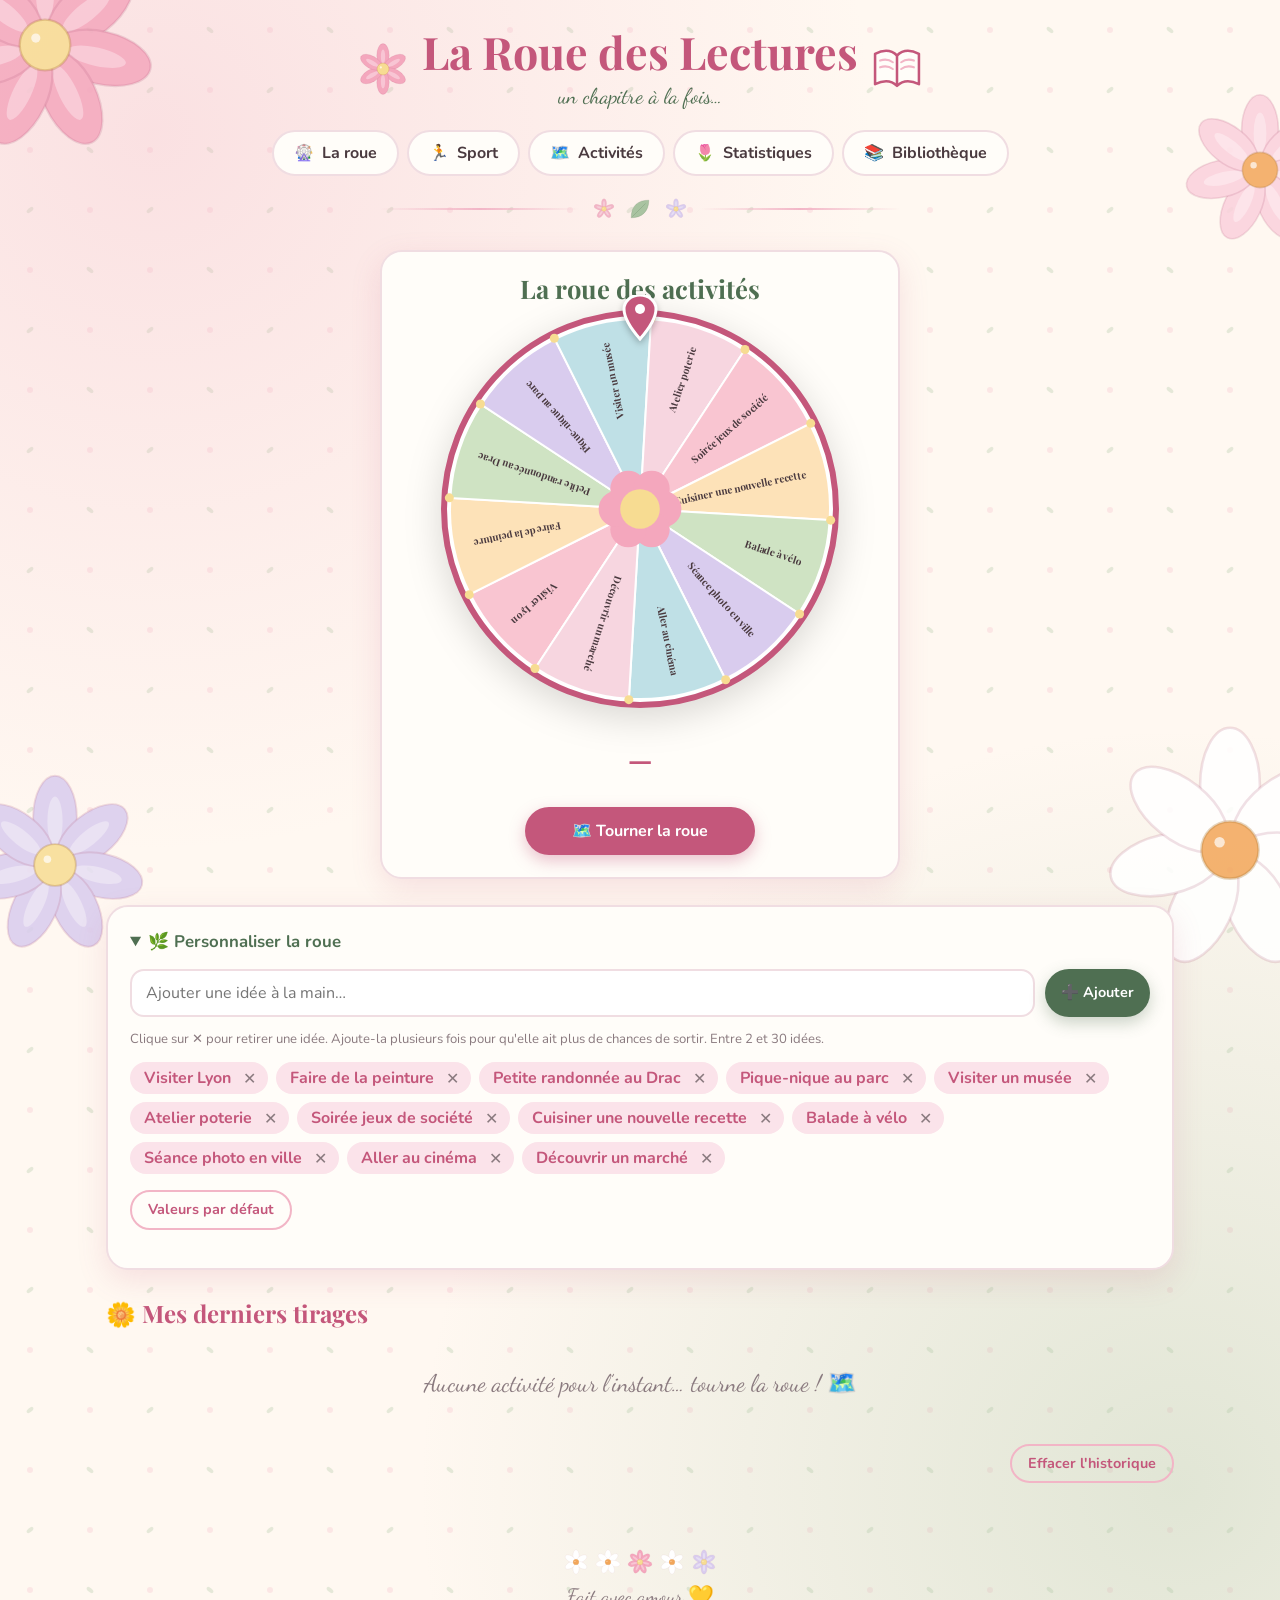
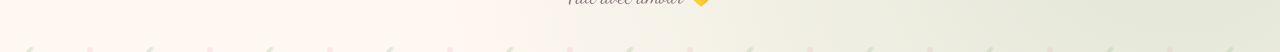
==== src/activites.html @ ae2dc02c "Ajout des roues Sport et Activités (listes modifiables, historique) Co-Authored-By: Claude Sonnet 5." ====
<!doctype html>
<html lang="fr">
<head>
  <meta charset="utf-8">
  <meta name="viewport" content="width=device-width,initial-scale=1">
  <title>La roue des activités – La Roue des Lectures</title>
  <link rel="preconnect" href="https://fonts.googleapis.com">
  <link rel="preconnect" href="https://fonts.gstatic.com" crossorigin>
  <link href="https://fonts.googleapis.com/css2?family=Dancing+Script:wght@600;700&family=Nunito:wght@400;600;700;800&family=Playfair+Display:wght@600;700&display=swap" rel="stylesheet">
  <link rel="stylesheet" href="css/style.css">
</head>
<body data-page="{ storeKey: 'activites', empty: 'Aucune activité pour l’instant… tourne la roue ! 🗺️', defaults: ['Visiter Lyon','Faire de la peinture','Petite randonnée au Drac','Pique-nique au parc','Visiter un musée','Atelier poterie','Soirée jeux de société','Cuisiner une nouvelle recette','Balade à vélo','Séance photo en ville','Aller au cinéma','Découvrir un marché'] }">
  <header id="site-header"></header>
  <main>
    <div class="result-banner card" id="banner">
      <div class="script">Aujourd’hui, on…</div>
      <div class="big" id="bannerText"></div>
      <div class="banner-actions">
        <button class="btn sage small" id="markDone">✅ C'est fait !</button>
        <button class="btn ghost small" id="skip">🔁 Autre tirage</button>
      </div>
    </div>

    <section class="card wheel-card single">
      <h2>La roue des activités</h2>
      <div class="wheel-wrap"><div class="pointer" id="ptr"></div><canvas id="wheel"></canvas></div>
      <div class="wheel-result small" id="res">—</div>
      <button class="btn" id="spin">🗺️ Tourner la roue</button>
    </section>

    <details class="settings card" open>
      <summary>🌿 Personnaliser la roue</summary>
      <form class="add-form" id="addForm">
        <input id="newItem" maxlength="40" placeholder="Ajouter une idée à la main…" autocomplete="off">
        <button class="btn sage small" type="submit">➕ Ajouter</button>
      </form>
      <p class="muted small-note">Clique sur ✕ pour retirer une idée. Ajoute-la plusieurs fois pour qu'elle ait plus de chances de sortir. Entre 2 et 30 idées.</p>
      <ul class="item-list" id="items"></ul>
      <p><button class="btn ghost small" id="resetItems">Valeurs par défaut</button></p>
    </details>

    <section class="history">
      <h2>🌼 Mes derniers tirages</h2>
      <ul class="hist-list" id="history"></ul>
      <p style="text-align:right"><button class="btn ghost small" id="clearHist">Effacer l'historique</button></p>
    </section>
  </main>
  <footer id="site-footer"></footer>
  <script src="js/common.js"></script>
  <script src="js/wheel-core.js"></script>
  <script src="js/custom-wheel.js"></script>
  <script>initCustomWheel({ storeKey: 'activites', empty: 'Aucune activité pour l’instant… tourne la roue ! 🗺️', defaults: ['Visiter Lyon','Faire de la peinture','Petite randonnée au Drac','Pique-nique au parc','Visiter un musée','Atelier poterie','Soirée jeux de société','Cuisiner une nouvelle recette','Balade à vélo','Séance photo en ville','Aller au cinéma','Découvrir un marché'] });</script>
</body>
</html>
---- src/css/style.css ----
:root{
  --cream:#fff8f1; --paper:#fffdf9; --rose:#f2b5c6; --rose-deep:#c4577b; --rose-soft:#fbe3ea;
  --sage:#a9c3a1; --sage-deep:#4f6f52; --lilac:#d9ccee; --butter:#f7dc92; --sky:#bfe0e6;
  --ink:#4a3a3f; --muted:#8a7a7f; --line:#f0dde2; --wood:#b98a62;
  --shadow:0 10px 30px rgba(196,87,123,.15);
  --radius:22px;
}
*{box-sizing:border-box}
html{scroll-behavior:smooth}
body{
  margin:0; font-family:'Nunito',system-ui,sans-serif; color:var(--ink); line-height:1.5;
  background-color:var(--cream);
  background-image:
    radial-gradient(circle at 12% 8%, rgba(242,181,198,.35) 0, transparent 38%),
    radial-gradient(circle at 92% 90%, rgba(169,195,161,.35) 0, transparent 40%),
    url("data:image/svg+xml,%3Csvg xmlns='http://www.w3.org/2000/svg' width='120' height='120'%3E%3Cg fill='%23f2b5c6' fill-opacity='.28'%3E%3Ccircle cx='30' cy='30' r='3'/%3E%3Ccircle cx='90' cy='90' r='3'/%3E%3C/g%3E%3Cg fill='%23a9c3a1' fill-opacity='.3'%3E%3Cellipse cx='90' cy='30' rx='4' ry='2' transform='rotate(40 90 30)'/%3E%3Cellipse cx='30' cy='90' rx='4' ry='2' transform='rotate(-40 30 90)'/%3E%3C/g%3E%3C/svg%3E");
  min-height:100vh; overflow-x:hidden;
}
h1,h2,h3{font-family:'Playfair Display',Georgia,serif; margin:0; line-height:1.15}
.script{font-family:'Dancing Script',cursive}
a{color:var(--rose-deep)}
main{position:relative; z-index:1; max-width:1100px; margin:0 auto; padding:0 16px 40px}

/* ---------- decorations ---------- */
.deco{position:fixed; z-index:0; pointer-events:none; opacity:.85}
.deco svg{display:block; animation:sway 9s ease-in-out infinite; transform-origin:50% 50%}
.deco.tl{top:-70px; left:-70px}
.deco.tr{top:90px; right:-60px}
.deco.bl{bottom:-60px; left:-40px}
.deco.br{bottom:-80px; right:-80px}
.deco.tr svg{animation-delay:-3s}.deco.bl svg{animation-delay:-5s}.deco.br svg{animation-delay:-1s}
@keyframes sway{0%,100%{transform:rotate(-6deg)}50%{transform:rotate(6deg)}}
@media (max-width:700px){.deco{opacity:.55}.deco.tr,.deco.bl{display:none}}

/* ---------- header ---------- */
.site-header{position:relative; z-index:2; text-align:center; padding:26px 16px 8px}
.brand{display:inline-flex; align-items:center; gap:12px; text-decoration:none; color:var(--ink)}
.brand h1{font-size:clamp(1.7rem,4.5vw,2.8rem); color:var(--rose-deep)}
.brand small{display:block; font-family:'Dancing Script',cursive; font-size:1.35rem; color:var(--sage-deep); margin-top:2px}
.nav{display:flex; flex-wrap:wrap; justify-content:center; gap:8px; margin:18px auto 22px}
.nav a{
  text-decoration:none; color:var(--ink); background:var(--paper); border:2px solid var(--line);
  padding:9px 20px; border-radius:999px; font-weight:700; transition:.2s; display:inline-flex; gap:8px; align-items:center;
}
.nav a:hover{transform:translateY(-2px); border-color:var(--rose); box-shadow:var(--shadow)}
.nav a.active{background:var(--rose-deep); border-color:var(--rose-deep); color:#fff}
.divider{display:flex; align-items:center; gap:14px; justify-content:center; margin:6px auto 22px; max-width:520px}
.divider:before,.divider:after{content:""; flex:1; height:2px; background:linear-gradient(90deg,transparent,var(--rose),transparent)}

/* ---------- cards / buttons ---------- */
.card{background:var(--paper); border:2px solid var(--line); border-radius:var(--radius); box-shadow:var(--shadow); padding:22px}
.btn{
  font:inherit; font-weight:700; border:0; cursor:pointer; padding:12px 24px; border-radius:999px;
  background:var(--rose-deep); color:#fff; box-shadow:0 6px 16px rgba(196,87,123,.35); transition:.2s;
}
.btn:hover:not(:disabled){transform:translateY(-2px) scale(1.02)}
.btn:disabled{opacity:.55; cursor:not-allowed}
.btn.big{font-size:1.3rem; padding:16px 38px; font-family:'Playfair Display',serif}
.btn.ghost{background:transparent; color:var(--rose-deep); border:2px solid var(--rose); box-shadow:none}
.btn.sage{background:var(--sage-deep); box-shadow:0 6px 16px rgba(79,111,82,.3)}
.btn.small{padding:7px 16px; font-size:.9rem}
.btn.danger{background:#b4483f}
input,select,textarea{
  font:inherit; color:var(--ink); background:#fff; border:2px solid var(--line); border-radius:14px;
  padding:10px 14px; width:100%; transition:.2s;
}
input:focus,select:focus,textarea:focus{outline:none; border-color:var(--rose); box-shadow:0 0 0 4px var(--rose-soft)}
label{font-weight:700; font-size:.9rem; display:block; margin-bottom:5px}
.muted{color:var(--muted)}

/* ---------- wheels ---------- */
.wheels{display:grid; grid-template-columns:1fr 1fr; gap:24px}
@media (max-width:820px){.wheels{grid-template-columns:1fr}}
.wheel-card{text-align:center}
.wheel-card h2{font-size:1.6rem; color:var(--sage-deep); margin-bottom:4px}
.wheel-card .sub{font-family:'Dancing Script',cursive; font-size:1.25rem; color:var(--rose-deep); margin-bottom:10px}
.wheel-wrap{position:relative; width:min(100%,400px); aspect-ratio:1; margin:6px auto 12px}
.wheel-wrap canvas{width:100%; height:100%; display:block; filter:drop-shadow(0 10px 18px rgba(0,0,0,.15))}
.pointer{
  position:absolute; left:50%; top:-14px; transform:translateX(-50%); z-index:3; width:38px; height:46px;
  filter:drop-shadow(0 3px 3px rgba(0,0,0,.25));
}
.pointer svg{width:100%; height:100%}
.wheel-result{
  min-height:64px; display:flex; align-items:center; justify-content:center; gap:10px;
  font-family:'Playfair Display',serif; font-size:2.6rem; font-weight:700; color:var(--rose-deep); margin-bottom:10px;
}
.wheel-result.pop{animation:pop .6s cubic-bezier(.2,1.6,.4,1)}
@keyframes pop{0%{transform:scale(.3);opacity:0}100%{transform:scale(1);opacity:1}}
.actions{text-align:center; margin:26px 0}
.result-banner{
  display:none; text-align:center; margin:0 auto 26px; max-width:700px; padding:22px 26px; position:relative; overflow:hidden;
  background:linear-gradient(135deg,var(--rose-soft),#fff6e0); border:2px dashed var(--rose);
}
.result-banner.show{display:block; animation:pop .6s cubic-bezier(.2,1.6,.4,1)}
.result-banner .script{font-size:1.6rem; color:var(--sage-deep)}
.result-banner .big{font-family:'Playfair Display',serif; font-size:clamp(1.5rem,4vw,2.3rem); color:var(--rose-deep); font-weight:700}
.book-pick{max-width:480px; margin:0 auto 22px; text-align:left}
.book-pick[hidden]{display:none}
.banner-draws{display:flex; flex-wrap:wrap; gap:6px; justify-content:center; margin:8px 0}
.banner-draws .chip{background:#e3efdf; color:var(--sage-deep); font-weight:800; padding:3px 12px; border-radius:999px; font-size:.9rem}
.banner-actions{display:flex; gap:10px; justify-content:center; flex-wrap:wrap; margin-top:12px}
.banner-actions [hidden]{display:none}
.hint{min-height:22px; margin-top:8px; color:var(--muted); font-size:.9rem}
.wheel-card .btn{min-width:230px}

.petal{position:fixed; top:-60px; z-index:50; pointer-events:none; animation:fall linear forwards}
@keyframes fall{to{transform:translateY(110vh) rotate(540deg); opacity:.8}}

details.settings{margin-top:26px}
details.settings summary{cursor:pointer; font-weight:700; color:var(--sage-deep); font-size:1.05rem}
.settings-grid{display:grid; grid-template-columns:1fr 1fr; gap:16px; margin-top:16px}
@media (max-width:700px){.settings-grid{grid-template-columns:1fr}}

.history{margin-top:30px}
.history h2{font-size:1.5rem; margin-bottom:12px; color:var(--rose-deep)}
.hist-list{list-style:none; padding:0; margin:0; display:grid; gap:8px}
.hist-item{
  display:flex; align-items:center; gap:12px; flex-wrap:wrap; padding:10px 14px; background:#fff;
  border:2px solid var(--line); border-radius:16px;
}
.hist-item .chip{background:var(--rose-soft); color:var(--rose-deep); font-weight:800; padding:3px 12px; border-radius:999px}
.hist-item .chip.g{background:#e3efdf; color:var(--sage-deep)}
.hist-item .when{margin-left:auto; color:var(--muted); font-size:.85rem}
.hist-item .x{border:0; background:none; cursor:pointer; color:var(--muted); font-size:1.1rem}
.hist-item .x:hover{color:#b4483f}
.empty{text-align:center; color:var(--muted); padding:26px; font-family:'Dancing Script',cursive; font-size:1.5rem}

/* ---------- stats ---------- */
.kpis{display:grid; grid-template-columns:repeat(3,1fr); gap:22px 16px; margin-bottom:24px}
@media (max-width:560px){.kpis{grid-template-columns:repeat(2,1fr)}}
.kpi{text-align:center; padding:18px 12px; position:relative}
.kpi .ic{position:absolute; top:-12px; left:50%; transform:translateX(-50%)}
.kpi .num{font-family:'Playfair Display',serif; font-size:2.4rem; font-weight:700; color:var(--rose-deep); margin-top:14px}
.kpi .lab{color:var(--muted); font-weight:700; font-size:.9rem}
.charts{display:grid; grid-template-columns:1fr 1fr; gap:22px; margin-bottom:22px}
@media (max-width:820px){.charts{grid-template-columns:1fr}}
.chart h2{font-size:1.35rem; margin-bottom:14px; color:var(--sage-deep)}
.bar-row{display:grid; grid-template-columns:44px 1fr 44px; align-items:center; gap:10px; margin:8px 0}
.bar-row .l{font-weight:800; text-align:right}
.bar-row .track{background:var(--rose-soft); border-radius:999px; height:20px; overflow:hidden}
.bar-row .fill{height:100%; border-radius:999px; background:linear-gradient(90deg,var(--rose),var(--rose-deep)); width:0; transition:width 1s cubic-bezier(.2,.8,.2,1)}
.bar-row.g .track{background:#e3efdf}
.bar-row.g .fill{background:linear-gradient(90deg,var(--sage),var(--sage-deep))}
.bar-row .c{color:var(--muted); font-weight:700; font-size:.9rem}
.timeline{display:flex; align-items:flex-end; gap:6px; height:180px; padding-top:10px}
.timeline .col{flex:1; display:flex; flex-direction:column; align-items:center; justify-content:flex-end; height:100%; min-width:0}
.timeline .b{width:100%; max-width:34px; background:linear-gradient(180deg,var(--rose),var(--rose-deep)); border-radius:10px 10px 4px 4px; transition:height 1s; min-height:0}
.timeline .n{font-size:.75rem; font-weight:800; color:var(--rose-deep); height:16px}
.timeline .d{font-size:.68rem; color:var(--muted); margin-top:4px}

/* ---------- library ---------- */
.toolbar{display:flex; flex-wrap:wrap; gap:12px; align-items:center; margin-bottom:22px}
.toolbar .search{flex:1; min-width:200px}
.tabs{display:flex; gap:6px; flex-wrap:wrap}
.tab{border:2px solid var(--line); background:var(--paper); border-radius:999px; padding:7px 16px; font:inherit; font-weight:700; cursor:pointer; color:var(--ink)}
.tab.on{background:var(--sage-deep); border-color:var(--sage-deep); color:#fff}
.shelf{display:grid; grid-template-columns:repeat(auto-fill,minmax(230px,1fr)); gap:26px 20px; padding-bottom:8px}
.book{
  position:relative; cursor:pointer; background:var(--paper); border-radius:6px 16px 16px 6px; padding:18px 16px 16px 30px; min-height:210px;
  box-shadow:6px 8px 0 rgba(0,0,0,.06), 0 12px 26px rgba(196,87,123,.15); border:2px solid var(--line); border-left:0; transition:.25s;
  display:flex; flex-direction:column;
}
.book:before{content:""; position:absolute; left:0; top:0; bottom:0; width:18px; background:var(--c,var(--rose)); border-radius:6px 0 0 6px; box-shadow:inset -4px 0 6px rgba(0,0,0,.12)}
.book:after{content:""; position:absolute; left:7px; top:0; bottom:0; width:2px; background:rgba(255,255,255,.55)}
.book:hover{transform:translateY(-6px) rotate(-1deg)}
.book h3{font-size:1.2rem; margin-bottom:2px}
.book .au{color:var(--muted); font-style:italic; margin-bottom:8px}
.book .stars{color:#e3a72f; letter-spacing:2px; font-size:1.1rem}
.book .meta{margin-top:auto; font-size:.82rem; color:var(--muted); display:flex; flex-direction:column; gap:3px}
.book .note{font-size:.88rem; margin:6px 0; display:-webkit-box; -webkit-line-clamp:3; -webkit-box-orient:vertical; overflow:hidden}
.ribbon{align-self:flex-start; font-size:.75rem; font-weight:800; padding:3px 10px; border-radius:999px; margin-bottom:8px}
.ribbon.lu{background:#e3efdf; color:var(--sage-deep)}
.ribbon.encours{background:#fff0c9; color:#8a6a10}
.ribbon.alire{background:var(--lilac); color:#5b4a85}
.plank{height:14px; border-radius:8px; background:linear-gradient(var(--wood),#9b714d); margin:-2px 0 28px; box-shadow:0 8px 14px rgba(0,0,0,.15)}
dialog{border:0; border-radius:var(--radius); padding:0; max-width:520px; width:calc(100% - 28px); background:var(--paper); box-shadow:0 30px 80px rgba(0,0,0,.3); color:var(--ink)}
dialog::backdrop{background:rgba(74,58,63,.45); backdrop-filter:blur(3px)}
dialog form{padding:24px; display:grid; gap:14px}
dialog h2{color:var(--rose-deep)}
.row2{display:grid; grid-template-columns:1fr 1fr; gap:12px}
.swatches{display:flex; gap:8px; flex-wrap:wrap}
.swatches{gap:7px}
.sw{width:28px; height:28px; border-radius:50%; border:3px solid #fff; box-shadow:0 0 0 2px var(--line); cursor:pointer; padding:0; transition:transform .15s}
.sw:hover{transform:scale(1.15)}
.sw.on{box-shadow:0 0 0 3px var(--ink)}
.color-custom{display:flex; align-items:center; gap:10px; margin-top:12px; flex-wrap:wrap}
.color-custom input[type=color]{width:46px; height:42px; padding:3px; border-radius:12px; cursor:pointer}
.color-custom #fHex{width:120px; font-family:ui-monospace,Menlo,monospace; text-transform:lowercase}
.color-custom #fHex.bad{border-color:#b4483f; box-shadow:0 0 0 4px #f8dcd9}
.small-note{font-size:.82rem}
.spine-preview{width:22px; height:42px; border-radius:5px 2px 2px 5px; border:2px solid #fff; box-shadow:0 0 0 2px var(--line), inset -4px 0 5px rgba(0,0,0,.15)}
.star-input{display:flex; gap:4px}
.star-input button{border:0; background:none; font-size:1.8rem; cursor:pointer; color:#ddd; padding:0}
.star-input button.on{color:#e3a72f}
.dlg-actions{display:flex; gap:10px; justify-content:flex-end; flex-wrap:wrap}
.backup{margin-top:34px; text-align:center}
.backup p{margin:6px 0 12px}

footer.site-footer{position:relative; z-index:1; text-align:center; padding:10px 16px 40px; color:var(--muted)}
footer .row{display:flex; justify-content:center; gap:6px; margin-bottom:6px}
.toast{position:fixed; left:50%; bottom:24px; transform:translateX(-50%) translateY(120px); background:var(--ink); color:#fff; padding:12px 22px; border-radius:999px; z-index:99; transition:.4s}
.toast.show{transform:translateX(-50%) translateY(0)}

/* ---------- roues personnalisées (sport / activités) ---------- */
.wheel-card.single{max-width:520px; margin:0 auto}
.wheel-result.small{font-size:1.7rem; min-height:76px; text-align:center; line-height:1.2}
.add-form{display:flex; gap:10px; margin:14px 0 6px}
.add-form input{flex:1}
.item-list{list-style:none; padding:0; margin:12px 0; display:flex; flex-wrap:wrap; gap:8px}
.item-list li{display:inline-flex; align-items:center; gap:6px; background:var(--rose-soft); color:var(--rose-deep); font-weight:700; padding:4px 6px 4px 14px; border-radius:999px}
.item-list .x{border:0; background:none; cursor:pointer; color:var(--muted); font-size:1rem}
.item-list .x:hover{color:#b4483f}
.hist-item.done .lbl{text-decoration:line-through; color:var(--muted)}
.hist-item .chk{border:2px solid var(--sage); background:#fff; border-radius:999px; cursor:pointer; padding:2px 10px; font:inherit; font-weight:700; color:var(--sage-deep)}
.hist-item.done .chk{background:var(--sage-deep); color:#fff}
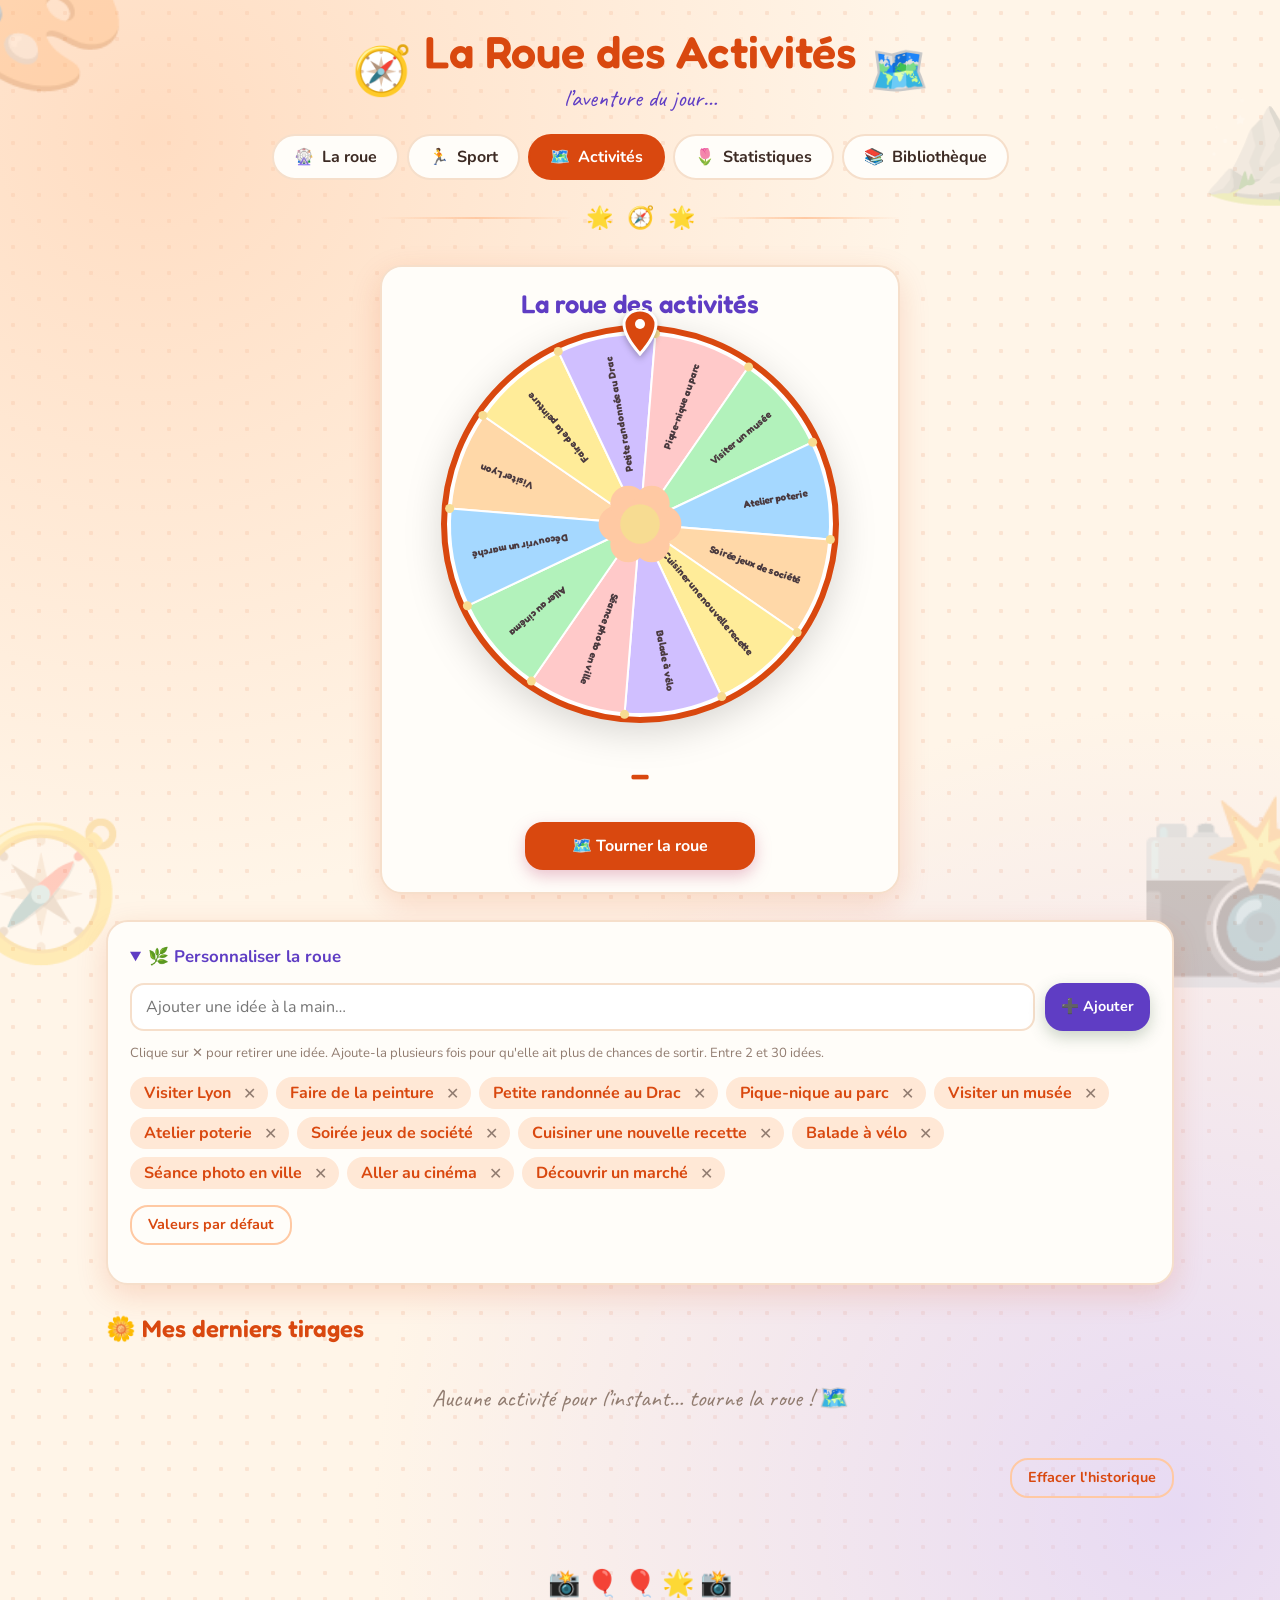
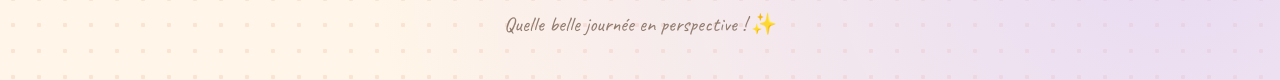
==== commit f0ef2653: "Thèmes distincts pour les roues Sport et Activités Co-Authored-By: Claude Sonnet 5.5 <noreply@anthro" ====
--- a/src/activites.html
+++ b/src/activites.html
@@ -6,10 +6,10 @@
   <title>La roue des activités – La Roue des Lectures</title>
   <link rel="preconnect" href="https://fonts.googleapis.com">
   <link rel="preconnect" href="https://fonts.gstatic.com" crossorigin>
-  <link href="https://fonts.googleapis.com/css2?family=Dancing+Script:wght@600;700&family=Nunito:wght@400;600;700;800&family=Playfair+Display:wght@600;700&display=swap" rel="stylesheet">
+  <link href="https://fonts.googleapis.com/css2?family=Fredoka:wght@500;600&family=Caveat:wght@600;700&family=Nunito:wght@400;600;700;800&family=Playfair+Display:wght@600;700&display=swap" rel="stylesheet">
   <link rel="stylesheet" href="css/style.css">
 </head>
-<body data-page="{ storeKey: 'activites', empty: 'Aucune activité pour l’instant… tourne la roue ! 🗺️', defaults: ['Visiter Lyon','Faire de la peinture','Petite randonnée au Drac','Pique-nique au parc','Visiter un musée','Atelier poterie','Soirée jeux de société','Cuisiner une nouvelle recette','Balade à vélo','Séance photo en ville','Aller au cinéma','Découvrir un marché'] }">
+<body data-page="activites">
   <header id="site-header"></header>
   <main>
     <div class="result-banner card" id="banner">
--- a/src/css/style.css
+++ b/src/css/style.css
@@ -4,6 +4,8 @@
   --ink:#4a3a3f; --muted:#8a7a7f; --line:#f0dde2; --wood:#b98a62;
   --shadow:0 10px 30px rgba(196,87,123,.15);
   --radius:22px;
+  --font-head:'Playfair Display',Georgia,serif; --font-script:'Dancing Script',cursive;
+  --wheel-border:#c4577b; --wheel-palette:#f9c5d1,#fde2b8,#cfe3c3,#d9ccee,#bfe0e6,#f7d6e0;
 }
 *{box-sizing:border-box}
 html{scroll-behavior:smooth}
@@ -16,8 +18,8 @@
     url("data:image/svg+xml,%3Csvg xmlns='http://www.w3.org/2000/svg' width='120' height='120'%3E%3Cg fill='%23f2b5c6' fill-opacity='.28'%3E%3Ccircle cx='30' cy='30' r='3'/%3E%3Ccircle cx='90' cy='90' r='3'/%3E%3C/g%3E%3Cg fill='%23a9c3a1' fill-opacity='.3'%3E%3Cellipse cx='90' cy='30' rx='4' ry='2' transform='rotate(40 90 30)'/%3E%3Cellipse cx='30' cy='90' rx='4' ry='2' transform='rotate(-40 30 90)'/%3E%3C/g%3E%3C/svg%3E");
   min-height:100vh; overflow-x:hidden;
 }
-h1,h2,h3{font-family:'Playfair Display',Georgia,serif; margin:0; line-height:1.15}
-.script{font-family:'Dancing Script',cursive}
+h1,h2,h3{font-family:var(--font-head); margin:0; line-height:1.15}
+.script{font-family:var(--font-script)}
 a{color:var(--rose-deep)}
 main{position:relative; z-index:1; max-width:1100px; margin:0 auto; padding:0 16px 40px}
 
@@ -36,7 +38,7 @@
 .site-header{position:relative; z-index:2; text-align:center; padding:26px 16px 8px}
 .brand{display:inline-flex; align-items:center; gap:12px; text-decoration:none; color:var(--ink)}
 .brand h1{font-size:clamp(1.7rem,4.5vw,2.8rem); color:var(--rose-deep)}
-.brand small{display:block; font-family:'Dancing Script',cursive; font-size:1.35rem; color:var(--sage-deep); margin-top:2px}
+.brand small{display:block; font-family:var(--font-script); font-size:1.35rem; color:var(--sage-deep); margin-top:2px}
 .nav{display:flex; flex-wrap:wrap; justify-content:center; gap:8px; margin:18px auto 22px}
 .nav a{
   text-decoration:none; color:var(--ink); background:var(--paper); border:2px solid var(--line);
@@ -55,7 +57,7 @@
 }
 .btn:hover:not(:disabled){transform:translateY(-2px) scale(1.02)}
 .btn:disabled{opacity:.55; cursor:not-allowed}
-.btn.big{font-size:1.3rem; padding:16px 38px; font-family:'Playfair Display',serif}
+.btn.big{font-size:1.3rem; padding:16px 38px; font-family:var(--font-head)}
 .btn.ghost{background:transparent; color:var(--rose-deep); border:2px solid var(--rose); box-shadow:none}
 .btn.sage{background:var(--sage-deep); box-shadow:0 6px 16px rgba(79,111,82,.3)}
 .btn.small{padding:7px 16px; font-size:.9rem}
@@ -73,7 +75,7 @@
 @media (max-width:820px){.wheels{grid-template-columns:1fr}}
 .wheel-card{text-align:center}
 .wheel-card h2{font-size:1.6rem; color:var(--sage-deep); margin-bottom:4px}
-.wheel-card .sub{font-family:'Dancing Script',cursive; font-size:1.25rem; color:var(--rose-deep); margin-bottom:10px}
+.wheel-card .sub{font-family:var(--font-script); font-size:1.25rem; color:var(--rose-deep); margin-bottom:10px}
 .wheel-wrap{position:relative; width:min(100%,400px); aspect-ratio:1; margin:6px auto 12px}
 .wheel-wrap canvas{width:100%; height:100%; display:block; filter:drop-shadow(0 10px 18px rgba(0,0,0,.15))}
 .pointer{
@@ -83,7 +85,7 @@
 .pointer svg{width:100%; height:100%}
 .wheel-result{
   min-height:64px; display:flex; align-items:center; justify-content:center; gap:10px;
-  font-family:'Playfair Display',serif; font-size:2.6rem; font-weight:700; color:var(--rose-deep); margin-bottom:10px;
+  font-family:var(--font-head); font-size:2.6rem; font-weight:700; color:var(--rose-deep); margin-bottom:10px;
 }
 .wheel-result.pop{animation:pop .6s cubic-bezier(.2,1.6,.4,1)}
 @keyframes pop{0%{transform:scale(.3);opacity:0}100%{transform:scale(1);opacity:1}}
@@ -94,7 +96,7 @@
 }
 .result-banner.show{display:block; animation:pop .6s cubic-bezier(.2,1.6,.4,1)}
 .result-banner .script{font-size:1.6rem; color:var(--sage-deep)}
-.result-banner .big{font-family:'Playfair Display',serif; font-size:clamp(1.5rem,4vw,2.3rem); color:var(--rose-deep); font-weight:700}
+.result-banner .big{font-family:var(--font-head); font-size:clamp(1.5rem,4vw,2.3rem); color:var(--rose-deep); font-weight:700}
 .book-pick{max-width:480px; margin:0 auto 22px; text-align:left}
 .book-pick[hidden]{display:none}
 .banner-draws{display:flex; flex-wrap:wrap; gap:6px; justify-content:center; margin:8px 0}
@@ -124,14 +126,14 @@
 .hist-item .when{margin-left:auto; color:var(--muted); font-size:.85rem}
 .hist-item .x{border:0; background:none; cursor:pointer; color:var(--muted); font-size:1.1rem}
 .hist-item .x:hover{color:#b4483f}
-.empty{text-align:center; color:var(--muted); padding:26px; font-family:'Dancing Script',cursive; font-size:1.5rem}
+.empty{text-align:center; color:var(--muted); padding:26px; font-family:var(--font-script); font-size:1.5rem}
 
 /* ---------- stats ---------- */
 .kpis{display:grid; grid-template-columns:repeat(3,1fr); gap:22px 16px; margin-bottom:24px}
 @media (max-width:560px){.kpis{grid-template-columns:repeat(2,1fr)}}
 .kpi{text-align:center; padding:18px 12px; position:relative}
 .kpi .ic{position:absolute; top:-12px; left:50%; transform:translateX(-50%)}
-.kpi .num{font-family:'Playfair Display',serif; font-size:2.4rem; font-weight:700; color:var(--rose-deep); margin-top:14px}
+.kpi .num{font-family:var(--font-head); font-size:2.4rem; font-weight:700; color:var(--rose-deep); margin-top:14px}
 .kpi .lab{color:var(--muted); font-weight:700; font-size:.9rem}
 .charts{display:grid; grid-template-columns:1fr 1fr; gap:22px; margin-bottom:22px}
 @media (max-width:820px){.charts{grid-template-columns:1fr}}
@@ -214,3 +216,41 @@
 .hist-item.done .lbl{text-decoration:line-through; color:var(--muted)}
 .hist-item .chk{border:2px solid var(--sage); background:#fff; border-radius:999px; cursor:pointer; padding:2px 10px; font:inherit; font-weight:700; color:var(--sage-deep)}
 .hist-item.done .chk{background:var(--sage-deep); color:#fff}
+
+/* ---------- THÈME SPORT : frais, énergique (bleu canard + vert) ---------- */
+body[data-page="sport"]{
+  --cream:#f0f9fb; --paper:#ffffff; --rose:#8fd3de; --rose-deep:#0b7285; --rose-soft:#dcf2f6;
+  --sage:#a9e0b5; --sage-deep:#2b8a3e; --lilac:#c5e3f6; --butter:#ffe066; --sky:#bfe9f2;
+  --ink:#17323a; --muted:#68858c; --line:#d3e8ed; --shadow:0 10px 30px rgba(11,114,133,.18);
+  --font-head:'Oswald',Impact,sans-serif; --font-script:'Permanent Marker',cursive;
+  --wheel-border:#0b7285; --wheel-palette:#ffd8a8,#b2f2bb,#99e9f2,#a5d8ff,#ffec99,#d0ebff;
+  background-image:
+    radial-gradient(circle at 10% 6%, rgba(143,211,222,.5) 0, transparent 40%),
+    radial-gradient(circle at 92% 92%, rgba(169,224,181,.5) 0, transparent 42%),
+    repeating-linear-gradient(135deg, rgba(11,114,133,.04) 0 14px, transparent 14px 28px);
+}
+body[data-page="sport"] h1,body[data-page="sport"] h2,body[data-page="sport"] .wheel-result,
+body[data-page="sport"] .result-banner .big{text-transform:uppercase; letter-spacing:.04em; font-weight:700}
+body[data-page="sport"] .btn{border-radius:12px; text-transform:uppercase; letter-spacing:.05em}
+body[data-page="sport"] .brand small{font-size:1.2rem}
+
+/* ---------- THÈME ACTIVITÉS : chaleureux, aventure (terracotta + violet) ---------- */
+body[data-page="activites"]{
+  --cream:#fff5e8; --paper:#fffdf9; --rose:#ffc9a3; --rose-deep:#d9480f; --rose-soft:#ffe8d6;
+  --sage:#d0bfff; --sage-deep:#5f3dc4; --lilac:#e5dbff; --butter:#ffe066; --sky:#a5d8ff;
+  --ink:#3d2b24; --muted:#917c70; --line:#f6dfcb; --shadow:0 10px 30px rgba(217,72,15,.17);
+  --font-head:'Fredoka',system-ui,sans-serif; --font-script:'Caveat',cursive;
+  --wheel-border:#d9480f; --wheel-palette:#ffd8a8,#ffec99,#d0bfff,#ffc9c9,#b2f2bb,#a5d8ff;
+  background-image:
+    radial-gradient(circle at 12% 8%, rgba(255,201,163,.55) 0, transparent 40%),
+    radial-gradient(circle at 92% 90%, rgba(208,191,255,.5) 0, transparent 42%),
+    radial-gradient(rgba(217,72,15,.10) 2px, transparent 2.5px);
+  background-size:auto,auto,26px 26px;
+}
+body[data-page="activites"] h1,body[data-page="activites"] h2{font-weight:600}
+body[data-page="activites"] .btn{border-radius:18px}
+body[data-page="activites"] .brand small{font-size:1.5rem}
+body[data-page="activites"] .script{font-size:1.9rem}
+.deco.emoji{font-size:var(--s); opacity:.22; line-height:1; filter:saturate(1.2)}
+.deco.emoji span{display:block; animation:sway 9s ease-in-out infinite}
+.petal.emoji{font-size:var(--s)}
